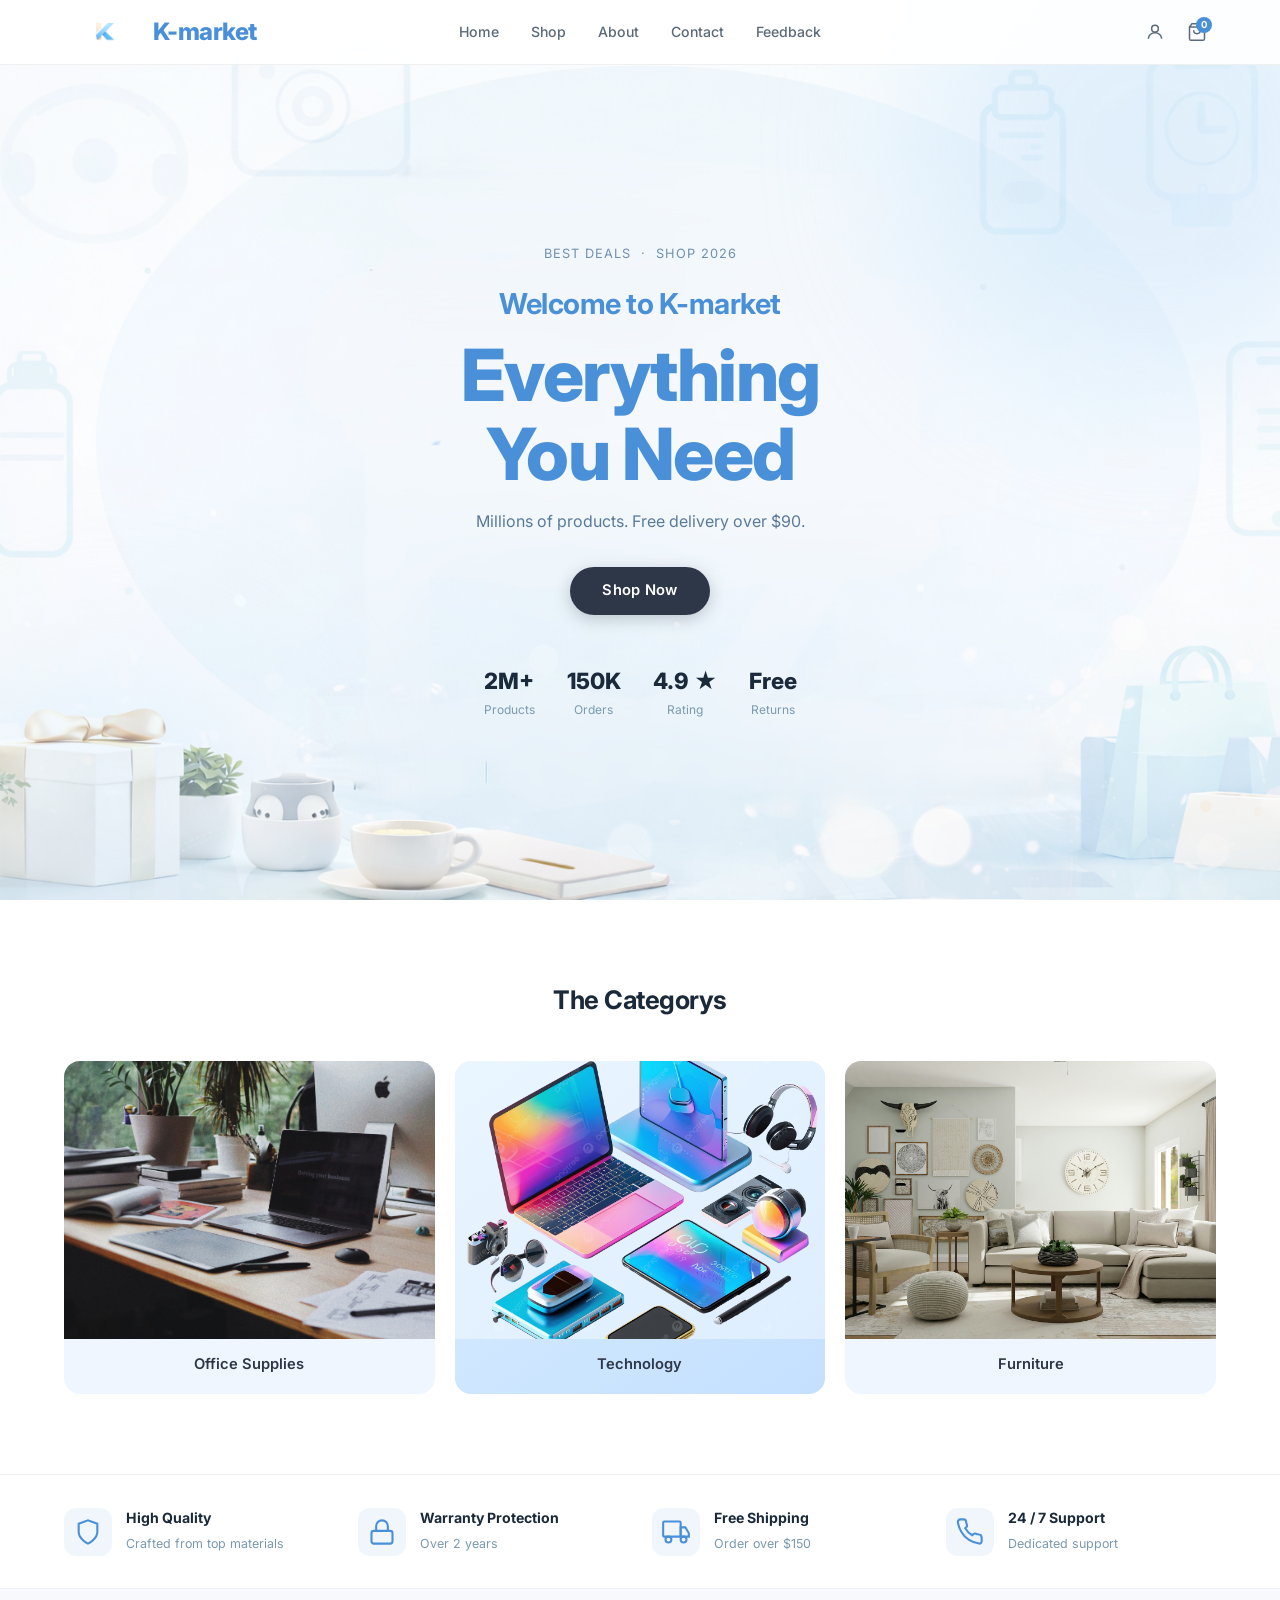
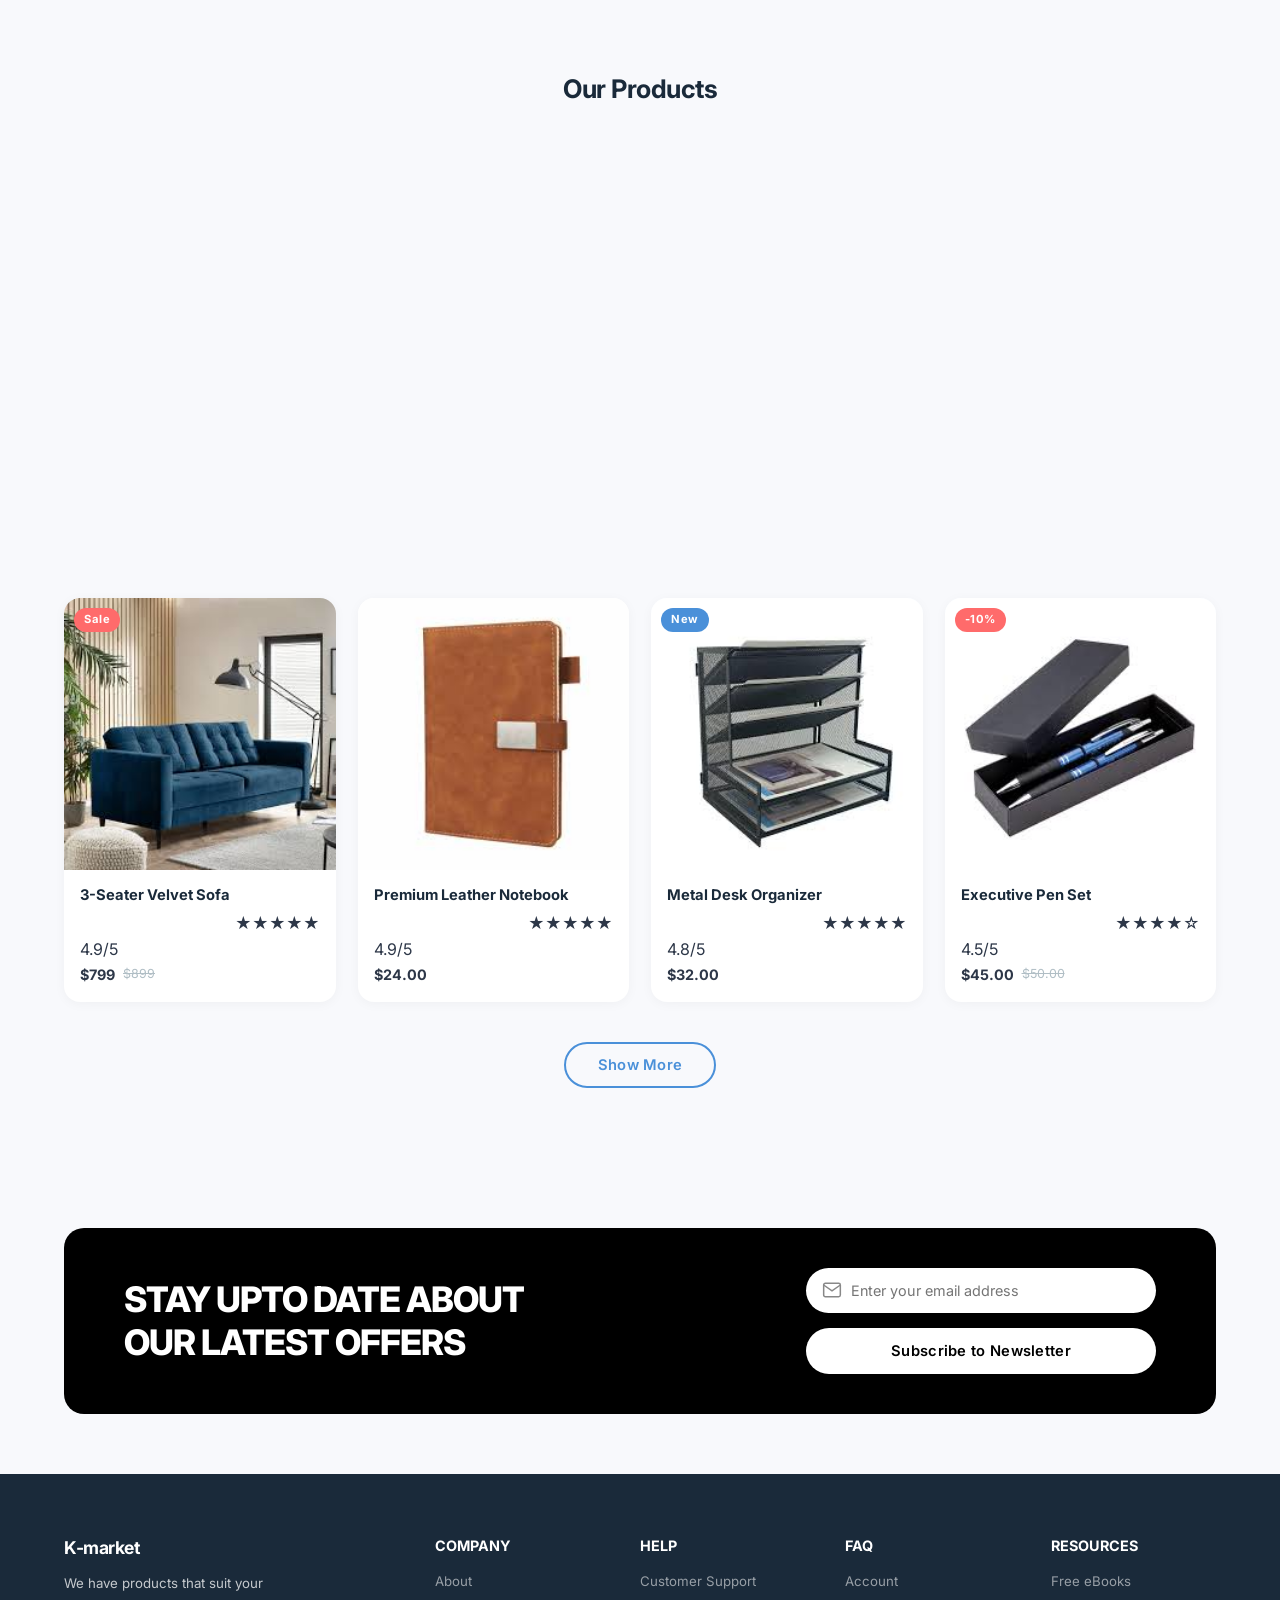
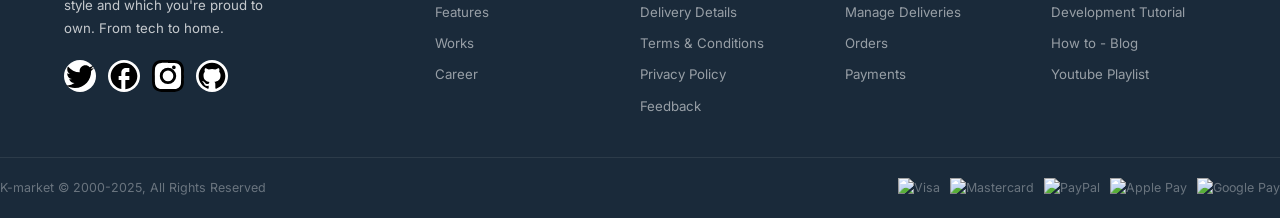
==== index.html @ 8ea0e16f "Add files via upload" ====
<!DOCTYPE html>
<html lang="en">

<head>
  <meta charset="UTF-8" />
  <meta name="viewport" content="width=device-width, initial-scale=1.0" />
  <title>K-market – Everything You Need</title>
  <meta name="description"
    content="K-market: Millions of products with free delivery over $90. Shop office supplies, technology, furniture and more." />
  <link rel="preconnect" href="https://fonts.googleapis.com" />
  <link rel="preconnect" href="https://fonts.gstatic.com" crossorigin />
  <link href="https://fonts.googleapis.com/css2?family=Inter:wght@400;500;600;700;800&display=swap" rel="stylesheet" />
  <link rel="stylesheet" href="styles.css" />
</head>

<body>

  <!-- ═══════════════════════════════ NAVBAR ═══════════════════════════════ -->
  <header class="navbar" id="navbar">
    <div class="container nav-inner">
      <a href="index.html" class="logo" id="logo">
        <img src="logo.png" alt="K-market" class="logo-img" />
        <span class="logo-text">K-market</span>
      </a>

      <nav class="nav-links" id="nav-links">
        <a href="#" class="nav-link active">Home</a>
        <a href="#products" class="nav-link">Shop</a>
        <a href="about.html" class="nav-link">About</a>
        <a href="contact.html" class="nav-link">Contact</a>
        <a href="feedback.html" class="nav-link">Feedback</a>
      </nav>

      <div class="nav-actions">
        <a href="login.html" class="nav-icon-btn" id="btn-user" aria-label="Account">
          <svg width="20" height="20" viewBox="0 0 24 24" fill="none" stroke="currentColor" stroke-width="1.8">
            <circle cx="12" cy="8" r="4" />
            <path d="M4 20c0-4 3.6-7 8-7s8 3 8 7" />
          </svg>
        </a>

        <button class="nav-icon-btn cart-btn" id="btn-cart" aria-label="Cart">
          <svg width="20" height="20" viewBox="0 0 24 24" fill="none" stroke="currentColor" stroke-width="1.8">
            <path d="M6 2 3 6v14a2 2 0 0 0 2 2h14a2 2 0 0 0 2-2V6l-3-4z" />
            <line x1="3" y1="6" x2="21" y2="6" />
            <path d="M16 10a4 4 0 0 1-8 0" />
          </svg>
          <span class="cart-badge" id="cart-badge">3</span>
        </button>
        <button class="hamburger" id="hamburger" aria-label="Menu">
          <span></span><span></span><span></span>
        </button>
      </div>
    </div>
  </header>

  <!-- ═══════════════════════════════ HERO ════════════════════════════════ -->
  <section class="hero" id="hero">
    <!-- floating bg blobs -->
    <div class="hero-blob blob-1"></div>
    <div class="hero-blob blob-2"></div>


    <div class="container hero-content">
      <p class="hero-breadcrumb">Best Deals &nbsp;·&nbsp; Shop 2026</p>
      <h1>
        Welcome to K-market
      </h1>
      <h2 class="hero-title">Everything<br />You Need</h2>
      <p class="hero-sub">Millions of products. Free delivery over $90.</p>
      <a href="#products" class="btn btn-primary" id="btn-shop-now">Shop Now</a>

      <div class="hero-stats">
        <div class="stat-item">
          <span class="stat-number">2M+</span>
          <span class="stat-label">Products</span>
        </div>
        <div class="stat-item">
          <span class="stat-number">150K</span>
          <span class="stat-label">Orders</span>
        </div>
        <div class="stat-item">
          <span class="stat-number">4.9 ★</span>
          <span class="stat-label">Rating</span>
        </div>
        <div class="stat-item">
          <span class="stat-number">Free</span>
          <span class="stat-label">Returns</span>
        </div>
      </div>
    </div>
  </section>

  <!-- ════════════════════════ BROWSE CATEGORIES ═══════════════════════════ -->
  <section class="categories section" id="categories">
    <div class="container">
      <h2 class="section-title">The Categorys</h2>

      <div class="category-grid">
        <a href="office-supplies.html" class="category-card" id="cat-office">
          <div class="category-img-wrap">
            <img src="office_sup.jpg" alt="Office Supplies"
              onerror="this.parentElement.classList.add('img-placeholder')" />
          </div>
          <span class="category-name">Office Supplies</span>
        </a>

        <a href="technology.html" class="category-card featured" id="cat-tech">
          <div class="category-img-wrap">
            <img src="Technology.png" alt="Technology" onerror="this.parentElement.classList.add('img-placeholder')" />
          </div>
          <span class="category-name">Technology</span>
        </a>

        <a href="furniture.html" class="category-card" id="cat-furniture">
          <div class="category-img-wrap">
            <img src="furn.jpg" alt="Furniture" onerror="this.parentElement.classList.add('img-placeholder')" />
          </div>
          <span class="category-name">Furniture</span>
        </a>
      </div>
    </div>
  </section>

  <!-- ═══════════════════════════ FEATURES BAR ════════════════════════════ -->
  <div class="features-bar">
    <div class="container features-inner">
      <div class="feature-item">
        <div class="feature-icon">
          <svg width="28" height="28" viewBox="0 0 24 24" fill="none" stroke="#4A90D9" stroke-width="1.8">
            <path d="M12 22s8-4 8-10V5l-8-3-8 3v7c0 6 8 10 8 10z" />
          </svg>
        </div>
        <div class="feature-text">
          <strong>High Quality</strong>
          <span>Crafted from top materials</span>
        </div>
      </div>
      <div class="feature-item">
        <div class="feature-icon">
          <svg width="28" height="28" viewBox="0 0 24 24" fill="none" stroke="#4A90D9" stroke-width="1.8">
            <rect x="3" y="11" width="18" height="11" rx="2" />
            <path d="M7 11V7a5 5 0 0 1 10 0v4" />
          </svg>
        </div>
        <div class="feature-text">
          <strong>Warranty Protection</strong>
          <span>Over 2 years</span>
        </div>
      </div>
      <div class="feature-item">
        <div class="feature-icon">
          <svg width="28" height="28" viewBox="0 0 24 24" fill="none" stroke="#4A90D9" stroke-width="1.8">
            <rect x="1" y="3" width="15" height="13" rx="1" />
            <path d="M16 8h4l3 5v3h-7V8z" />
            <circle cx="5.5" cy="18.5" r="2.5" />
            <circle cx="18.5" cy="18.5" r="2.5" />
          </svg>
        </div>
        <div class="feature-text">
          <strong>Free Shipping</strong>
          <span>Order over $150</span>
        </div>
      </div>
      <div class="feature-item">
        <div class="feature-icon">
          <svg width="28" height="28" viewBox="0 0 24 24" fill="none" stroke="#4A90D9" stroke-width="1.8">
            <path
              d="M22 16.92v3a2 2 0 0 1-2.18 2 19.79 19.79 0 0 1-8.63-3.07A19.5 19.5 0 0 1 4.69 12 19.79 19.79 0 0 1 1.61 3.4 2 2 0 0 1 3.6 1.21h3a2 2 0 0 1 2 1.72c.127.96.361 1.903.7 2.81a2 2 0 0 1-.45 2.11L7.91 8.79a16 16 0 0 0 6 6l.91-.91a2 2 0 0 1 2.11-.45c.907.339 1.85.573 2.81.7A2 2 0 0 1 21.73 16z" />
          </svg>
        </div>
        <div class="feature-text">
          <strong>24 / 7 Support</strong>
          <span>Dedicated support</span>
        </div>
      </div>
    </div>
  </div>

  <!-- ════════════════════════════ OUR PRODUCTS ════════════════════════════ -->
  <section class="products section" id="products">
    <div class="container">
      <h2 class="section-title">Our Products</h2>

      <div class="products-grid" id="products-grid">

        <!-- Product cards from various categories -->
        <div class="product-card" data-category="laptops" data-color="space-gray" data-style="pro" data-price="1299">
          <div class="product-img-wrap">
            <img src="tec-pic/Pro Laptop 14.jfif" alt="Pro Laptop"
              onerror="this.parentElement.classList.add('img-placeholder')" />
            <button class="add-to-cart-btn" aria-label="Add to Cart">Add to Cart</button>
          </div>
          <div class="product-info">
            <h3 class="product-name">Pro Laptop 14"</h3>
            <div class="product-rating">
              <span class="stars">★★★★★</span>
              <span class="rating-val">4.9/5</span>
            </div>
            <div class="product-price">
              <span class="price-current">$1299</span>
            </div>
          </div>
        </div>

        <div class="product-card" data-category="audio" data-color="white" data-style="wireless" data-price="199">
          <div class="product-img-wrap">
            <span class="badge badge-sale">-20%</span>
            <img src="tec-pic/tec8.png" alt="Wireless Earbuds"
              onerror="this.parentElement.classList.add('img-placeholder')" />
            <button class="add-to-cart-btn" aria-label="Add to Cart">Add to Cart</button>
          </div>
          <div class="product-info">
            <h3 class="product-name">Wireless Noise-Canceling Earbuds</h3>
            <div class="product-rating">
              <span class="stars">★★★★☆</span>
              <span class="rating-val">4.7/5</span>
            </div>
            <div class="product-price">
              <span class="price-current">$199</span>
              <span class="price-old">$249</span>
            </div>
          </div>
        </div>

        <div class="product-card" data-category="tables" data-color="brown" data-style="rustic" data-price="599">
          <div class="product-img-wrap">
            <span class="badge badge-sale">-15%</span>
            <img src="fur-pic/Solid Wood Dining Table.jfif" alt="Dining Table"
              onerror="this.parentElement.classList.add('img-placeholder')" />
            <button class="add-to-cart-btn" aria-label="Add to Cart">Add to Cart</button>
          </div>
          <div class="product-info">
            <h3 class="product-name">Solid Wood Dining Table</h3>
            <div class="product-rating">
              <span class="stars">★★★★★</span>
              <span class="rating-val">4.8/5</span>
            </div>
            <div class="product-price">
              <span class="price-current">$599</span>
              <span class="price-old">$699</span>
            </div>
          </div>
        </div>

        <div class="product-card" data-category="beds" data-color="beige" data-style="modern" data-price="450">
          <div class="product-img-wrap">
            <span class="badge badge-new">New</span>
            <img src="fur-pic/Modern Platform Bed Frame.webp" alt="Bed Frame"
              onerror="this.parentElement.classList.add('img-placeholder')" />
            <button class="add-to-cart-btn" aria-label="Add to Cart">Add to Cart</button>
          </div>
          <div class="product-info">
            <h3 class="product-name">Modern Platform Bed Frame</h3>
            <div class="product-rating">
              <span class="stars">★★★★☆</span>
              <span class="rating-val">4.5/5</span>
            </div>
            <div class="product-price">
              <span class="price-current">$450</span>
            </div>
          </div>
        </div>

        <div class="product-card" data-category="chairs" data-color="blue" data-style="vintage" data-price="799">
          <div class="product-img-wrap">
            <span class="badge badge-sale">Sale</span>
            <img src="fur-pic/3-Seater Velvet Sofa.jfif" alt="Sofa"
              onerror="this.parentElement.classList.add('img-placeholder')" />
            <button class="add-to-cart-btn" aria-label="Add to Cart">Add to Cart</button>
          </div>
          <div class="product-info">
            <h3 class="product-name">3-Seater Velvet Sofa</h3>
            <div class="product-rating">
              <span class="stars">★★★★★</span>
              <span class="rating-val">4.9/5</span>
            </div>
            <div class="product-price">
              <span class="price-current">$799</span>
              <span class="price-old">$899</span>
            </div>
          </div>
        </div>

        <div class="product-card" data-category="notebooks" data-color="black" data-style="executive" data-price="24">
          <div class="product-img-wrap">
            <img src="office-pic/Premium Leather Notebook.jfif" alt="Premium Leather Notebook"
              onerror="this.parentElement.classList.add('img-placeholder')" />
            <button class="add-to-cart-btn" aria-label="Add to Cart">Add to Cart</button>
          </div>
          <div class="product-info">
            <h3 class="product-name">Premium Leather Notebook</h3>
            <div class="product-rating">
              <span class="stars">★★★★★</span>
              <span class="rating-val">4.9/5</span>
            </div>
            <div class="product-price">
              <span class="price-current">$24.00</span>
            </div>
          </div>
        </div>

        <div class="product-card" data-category="organizers" data-color="black" data-style="minimalist" data-price="32">
          <div class="product-img-wrap">
            <span class="badge badge-new">New</span>
            <img src="office-pic/Metal Desk Organizer.jfif" alt="Metal Desk Organizer"
              onerror="this.parentElement.classList.add('img-placeholder')" />
            <button class="add-to-cart-btn" aria-label="Add to Cart">Add to Cart</button>
          </div>
          <div class="product-info">
            <h3 class="product-name">Metal Desk Organizer</h3>
            <div class="product-rating">
              <span class="stars">★★★★★</span>
              <span class="rating-val">4.8/5</span>
            </div>
            <div class="product-price">
              <span class="price-current">$32.00</span>
            </div>
          </div>
        </div>

        <div class="product-card" data-category="pens" data-color="black" data-style="executive" data-price="45">
          <div class="product-img-wrap">
            <span class="badge badge-sale">-10%</span>
            <img src="office-pic/Executive Pen Set.jfif" alt="Executive Pen Set"
              onerror="this.parentElement.classList.add('img-placeholder')" />
            <button class="add-to-cart-btn" aria-label="Add to Cart">Add to Cart</button>
          </div>
          <div class="product-info">
            <h3 class="product-name">Executive Pen Set</h3>
            <div class="product-rating">
              <span class="stars">★★★★☆</span>
              <span class="rating-val">4.5/5</span>
            </div>
            <div class="product-price">
              <span class="price-current">$45.00</span>
              <span class="price-old">$50.00</span>
            </div>
          </div>
        </div>

      </div>

      <div class="show-more-wrap">
        <button class="btn btn-outline" id="btn-show-more">Show More</button>
      </div>
    </div>
  </section>

  <!-- ═════════════════════════════ NEWSLETTER ══════════════════════════════ -->
  <div class="newsletter-section">
    <div class="container newsletter-inner">
      <h2 class="newsletter-title">STAY UPTO DATE ABOUT<br />OUR LATEST OFFERS</h2>
      <form class="newsletter-form" onsubmit="event.preventDefault()">
        <div class="input-wrap">
          <svg width="20" height="20" viewBox="0 0 24 24" fill="none" stroke="currentColor" stroke-width="1.8">
            <path d="M4 4h16c1.1 0 2 .9 2 2v12c0 1.1-.9 2-2 2H4c-1.1 0-2-.9-2-2V6c0-1.1.9-2 2-2z" />
            <polyline points="22,6 12,13 2,6" />
          </svg>
          <input type="email" placeholder="Enter your email address" required />
        </div>
        <button type="submit" class="btn btn-subscribe">Subscribe to Newsletter</button>
      </form>
    </div>
  </div>

  <!-- ═══════════════════════════════ FOOTER ═══════════════════════════════ -->
  <footer class="footer" id="contact">
    <div class="container footer-inner">
      <div class="footer-brand">
        <span class="logo-text">K-market</span>
        <p>We have products that suit your style and which you're proud to own. From tech to home.</p>
        <div class="social-icons">
          <a href="#" aria-label="Twitter"><svg viewBox="0 0 24 24" fill="currentColor">
              <path
                d="M22.46 6c-.77.35-1.6.58-2.46.69.88-.53 1.56-1.37 1.88-2.38-.83.5-1.75.85-2.72 1.05C18.37 4.5 17.26 4 16 4c-2.35 0-4.27 1.92-4.27 4.29 0 .34.04.67.11.98C8.28 9.09 5.11 7.38 3 4.79c-.37.63-.58 1.37-.58 2.15 0 1.49.75 2.81 1.91 3.56-.71 0-1.37-.2-1.95-.5v.05c0 2.08 1.48 3.82 3.44 4.21a4.22 4.22 0 0 1-1.93.07 4.28 4.28 0 0 0 4 2.98 8.521 8.521 0 0 1-5.33 1.84c-.34 0-.68-.02-1.02-.06C3.44 20.29 5.7 21 8.12 21 16 21 20.33 14.46 20.33 8.79c0-.19 0-.37-.01-.56.84-.6 1.56-1.36 2.14-2.23z" />
            </svg></a>
          <a href="#" aria-label="Facebook"><svg viewBox="0 0 24 24" fill="currentColor">
              <path
                d="M22 12c0-5.52-4.48-10-10-10S2 6.48 2 12c0 4.84 3.44 8.87 8 9.8V15H8v-3h2V9.5C10 7.57 11.57 6 13.5 6H16v3h-2c-.55 0-1 .45-1 1v2h3v3h-3v6.95c5.05-.5 9-4.76 9-9.95z" />
            </svg></a>
          <a href="#" aria-label="Instagram"><svg viewBox="0 0 24 24" fill="currentColor">
              <path
                d="M12 2.16c3.2 0 3.58.01 4.85.07 3.25.15 4.77 1.69 4.92 4.92.06 1.27.07 1.65.07 4.85s-.01 3.58-.07 4.85c-.15 3.23-1.66 4.77-4.92 4.92-1.27.06-1.64.07-4.85.07s-3.58-.01-4.85-.07c-3.26-.15-4.77-1.7-4.92-4.92-.06-1.27-.07-1.64-.07-4.85s.01-3.58.07-4.85C2.38 3.86 3.93 2.31 7.15 2.16c1.27-.06 1.65-.07 4.85-.07m0-2.16C8.74 0 8.33.01 7.05.07c-4.26.19-6.78 2.71-6.97 6.98C0 8.33 0 8.74 0 12s.01 3.67.07 4.95c.19 4.27 2.71 6.79 6.98 6.98C8.33 23.99 8.74 24 12 24s3.67-.01 4.95-.07c4.27-.19 6.79-2.71 6.98-6.98C23.99 15.67 24 15.26 24 12s-.01-3.67-.07-4.95c-.19-4.26-2.71-6.78-6.98-6.97C15.67.01 15.26 0 12 0zm0 5.84A6.16 6.16 0 1 0 18.16 12 6.16 6.16 0 0 0 12 5.84zm0 10.16A4 4 0 1 1 16 12a4 4 0 0 1-4 4zm5.8-10.4a1.4 1.4 0 1 1-2.8 0 1.4 1.4 0 0 1 2.8 0z" />
            </svg></a>
          <a href="#" aria-label="GitHub"><svg viewBox="0 0 24 24" fill="currentColor">
              <path
                d="M12 2C6.48 2 2 6.48 2 12c0 4.42 2.87 8.17 6.84 9.49.5.09.68-.22.68-.48v-1.71c-2.78.61-3.37-1.34-3.37-1.34-.45-1.15-1.11-1.46-1.11-1.46-.91-.62.07-.61.07-.61 1 .07 1.53 1.03 1.53 1.03.89 1.52 2.34 1.08 2.91.83.09-.65.35-1.09.63-1.34-2.22-.25-4.55-1.11-4.55-4.94 0-1.09.39-1.98 1.03-2.68-.1-.25-.45-1.27.1-2.64 0 0 .84-.27 2.75 1.02a9.58 9.58 0 0 1 5 0c1.91-1.29 2.75-1.02 2.75-1.02.55 1.37.2 2.39.1 2.64.64.7 1.03 1.59 1.03 2.68 0 3.84-2.34 4.68-4.57 4.93.36.31.68.92.68 1.85v2.75c0 .26.18.58.69.48C19.13 20.17 22 16.42 22 12c0-5.52-4.48-10-10-10z" />
            </svg></a>
        </div>
      </div>
      <div class="footer-links">
        <h4>COMPANY</h4>
        <a href="about.html">About</a>
        <a href="#">Features</a>
        <a href="#">Works</a>
        <a href="#">Career</a>
      </div>
      <div class="footer-links">
        <h4>HELP</h4>
        <a href="#">Customer Support</a>
        <a href="#">Delivery Details</a>
        <a href="#">Terms & Conditions</a>
        <a href="#">Privacy Policy</a>
        <a href="feedback.html">Feedback</a>
      </div>
      <div class="footer-links">
        <h4>FAQ</h4>
        <a href="#">Account</a>
        <a href="#">Manage Deliveries</a>
        <a href="#">Orders</a>
        <a href="#">Payments</a>
      </div>
      <div class="footer-links" id="about">
        <h4>RESOURCES</h4>
        <a href="#">Free eBooks</a>
        <a href="#">Development Tutorial</a>
        <a href="#">How to - Blog</a>
        <a href="#">Youtube Playlist</a>
      </div>
    </div>
    <div class="footer-bottom">
      <p>K-market © 2000-2025, All Rights Reserved</p>
      <div class="payment-icons">
        <img src="https://upload.wikimedia.org/wikipedia/commons/4/41/Visa_Logo.png" alt="Visa" height="20">
        <img src="https://upload.wikimedia.org/wikipedia/commons/2/2a/Mastercard-logo.svg" alt="Mastercard" height="20">
        <img src="https://upload.wikimedia.org/wikipedia/commons/b/b5/PayPal.svg" alt="PayPal" height="20">
        <img src="https://upload.wikimedia.org/wikipedia/commons/f/fa/Apple_logo_black.svg" alt="Apple Pay" height="20">
        <img src="https://upload.wikimedia.org/wikipedia/commons/f/f2/Google_Pay_Logo.svg" alt="Google Pay" height="20">
      </div>
    </div>
  </footer>

  <script src="script.js"></script>
</body>

</html>
---- styles.css ----
/* ═══════════════════════════════════════════════════════════════
   K-market – styles.css
   ═══════════════════════════════════════════════════════════════ */

/* ── Reset & Base ── */
*,
*::before,
*::after {
  box-sizing: border-box;
  margin: 0;
  padding: 0;
}

html {
  scroll-behavior: smooth;
}

body {
  font-family: 'Inter', sans-serif;
  background: #f8f9fc;
  color: #2d3748;
  line-height: 1.6;
  overflow-x: hidden;
}

a {
  text-decoration: none;
  color: inherit;
}

img {
  display: block;
  max-width: 100%;
}

button {
  cursor: pointer;
  border: none;
  background: none;
  font-family: inherit;
}

/* ── Layout ── */
.container {
  width: min(1200px, 90%);
  margin-inline: auto;
}

.section {
  padding: 80px 0;
}

/* ─────────────────────────────────────────────────────────────
   ANNOUNCEMENT BAR
───────────────────────────────────────────────────────────── */
.announcement-bar {
  background: #000;
  color: #fff;
  font-size: 0.85rem;
  padding: 8px 0;
  text-align: center;
  position: relative;
  z-index: 1000;
}

.announcement-bar a {
  text-decoration: underline;
  font-weight: 600;
  margin-left: 5px;
}

.announcement-inner {
  display: flex;
  justify-content: center;
  align-items: center;
  position: relative;
}

.announcement-close {
  position: absolute;
  right: 0;
  color: #fff;
  opacity: 0.8;
}

.announcement-close:hover {
  opacity: 1;
}

/* ─────────────────────────────────────────────────────────────
   NAVBAR
───────────────────────────────────────────────────────────── */
.navbar {
  position: fixed;
  top: 0;
  left: 0;
  right: 0;
  z-index: 900;
  background: rgba(255, 255, 255, 0.92);
  backdrop-filter: blur(12px);
  -webkit-backdrop-filter: blur(12px);
  border-bottom: 1px solid rgba(0, 0, 0, 0.06);
  transition: box-shadow 0.3s;
}

.navbar.scrolled {
  box-shadow: 0 4px 24px rgba(74, 144, 217, 0.08);
}

.nav-inner {
  display: grid;
  grid-template-columns: 1fr auto 1fr;
  align-items: center;
  height: 64px;
}

/* Logo */
.logo {
  font-weight: 700;
  font-size: 1.15rem;
  color: #4A90D9;
  display: flex;
  align-items: center;
  gap: 6px;
  letter-spacing: -0.3px;
  justify-self: start;
}

.logo-icon {
  font-size: 1.1rem;
}


.logo-img {
  height: 55px; /* Increased size */
  width: auto;
  object-fit: contain;
  display: block;
}

.logo-text {
  font-size: 1.5rem; /* Slightly larger text */
  font-weight: 800;
  color: #4A90D9; /* Primary blue color */
  letter-spacing: -0.5px;
}

/* Nav links */
.nav-links {
  display: flex;
  gap: 0.25rem;
  justify-self: center;
}

.nav-link {
  padding: 6px 14px;
  border-radius: 8px;
  font-size: 0.88rem;
  font-weight: 500;
  color: #5a6a7a;
  transition: color 0.2s, background 0.2s;
}

.nav-link:hover,
.nav-link.active {
  color: #4A90D9;
  background: rgba(74, 144, 217, 0.08);
}

/* Nav actions */
.nav-actions {
  display: flex;
  align-items: center;
  gap: 4px;
  justify-self: end;
}

.nav-icon-btn {
  width: 38px;
  height: 38px;
  border-radius: 10px;
  display: flex;
  align-items: center;
  justify-content: center;
  color: #5a6a7a;
  transition: background 0.2s, color 0.2s;
  position: relative;
}

.nav-icon-btn:hover {
  background: rgba(74, 144, 217, 0.1);
  color: #4A90D9;
}

.cart-badge {
  position: absolute;
  top: 4px;
  right: 4px;
  background: #4A90D9;
  color: #fff;
  font-size: 0.6rem;
  font-weight: 700;
  width: 16px;
  height: 16px;
  border-radius: 50%;
  display: flex;
  align-items: center;
  justify-content: center;
  line-height: 1;
}

/* Hamburger */
.hamburger {
  display: none;
  flex-direction: column;
  gap: 5px;
  padding: 6px;
}

.hamburger span {
  display: block;
  width: 22px;
  height: 2px;
  background: #5a6a7a;
  border-radius: 2px;
  transition: all 0.3s;
}

/* ─────────────────────────────────────────────────────────────
   BUTTONS
───────────────────────────────────────────────────────────── */
.btn {
  display: inline-flex;
  align-items: center;
  justify-content: center;
  padding: 12px 32px;
  border-radius: 30px;
  font-weight: 600;
  font-size: 0.92rem;
  transition: all 0.25s;
  letter-spacing: 0.3px;
}

.btn-primary {
  background: #2d3748;
  color: #fff;
  box-shadow: 0 4px 16px rgba(45, 55, 72, 0.25);
}

.btn-primary:hover {
  background: #4A90D9;
  box-shadow: 0 8px 24px rgba(74, 144, 217, 0.35);
  transform: translateY(-2px);
}

.btn-outline {
  background: transparent;
  border: 2px solid #4A90D9;
  color: #4A90D9;
}

.btn-outline:hover {
  background: #4A90D9;
  color: #fff;
  transform: translateY(-2px);
  box-shadow: 0 8px 24px rgba(74, 144, 217, 0.25);
}

/* ─────────────────────────────────────────────────────────────
   HERO
───────────────────────────────────────────────────────────── */
.hero {
  position: relative;
  min-height: 100vh;
  display: flex;
  align-items: center;
  overflow: hidden;
  background: url('backg.png') center/cover no-repeat;
  padding-top: 64px;
}

/* Decorative blobs */
.hero-blob {
  position: absolute;
  border-radius: 50%;
  filter: blur(70px);
  opacity: 0.35;
  pointer-events: none;
}

.blob-1 {
  width: 500px;
  height: 500px;
  background: radial-gradient(circle, #a8d4f5, #d0e9ff);
  top: -100px;
  right: -120px;
}

.blob-2 {
  width: 350px;
  height: 350px;
  background: radial-gradient(circle, #c8e6ff, #e8f4ff);
  bottom: -80px;
  left: -60px;
}

/* Hero background product images */
.hero-bg-img {
  position: absolute;
  top: 50%;
  transform: translateY(-50%);
  max-height: 70%;
  pointer-events: none;
  z-index: 0;
  opacity: 0.85;
}

.hero-bg-left {
  left: 0;
}

.hero-bg-right {
  right: 0;
}

.hero-content {
  position: relative;
  z-index: 1;
  text-align: center;
  max-width: 600px;
  margin-inline: auto;
  padding: 60px 0;
  animation: fadeUp 0.7s ease both;
}

@keyframes fadeUp {
  from {
    opacity: 0;
    transform: translateY(30px);
  }

  to {
    opacity: 1;
    transform: translateY(0);
  }
}

.hero-breadcrumb {
  font-size: 0.8rem;
  color: #7090b0;
  letter-spacing: 1px;
  margin-bottom: 16px;
  text-transform: uppercase;
}

.hero-content h1 {
  font-size: 1.8rem;
  font-weight: 700;
  color: #4A90D9;
  margin-bottom: 8px;
  letter-spacing: -0.5px;
}

.hero-title {
  font-size: clamp(2.8rem, 6vw, 4.5rem);
  font-weight: 800;
  line-height: 1.1;
  color: #4A90D9;
  margin-bottom: 16px;
  letter-spacing: -1.5px;
}

.hero-sub {
  font-size: 1rem;
  color: #5a7a9a;
  margin-bottom: 32px;
}

/* Stats */
.hero-stats {
  display: flex;
  gap: 2rem;
  justify-content: center;
  margin-top: 48px;
  flex-wrap: wrap;
}

.stat-item {
  display: flex;
  flex-direction: column;
  align-items: center;
}

.stat-number {
  font-size: 1.4rem;
  font-weight: 800;
  color: #1a2a3a;
}

.stat-label {
  font-size: 0.75rem;
  color: #7a9ab0;
  margin-top: 2px;
}

/* ─────────────────────────────────────────────────────────────
   SECTION TITLE
───────────────────────────────────────────────────────────── */
.section-title {
  font-size: 1.6rem;
  font-weight: 700;
  text-align: center;
  color: #1a2a3a;
  margin-bottom: 40px;
  letter-spacing: -0.5px;
}

/* ─────────────────────────────────────────────────────────────
   CATEGORIES
───────────────────────────────────────────────────────────── */
.categories {
  background: #fff;
}

.category-grid {
  display: grid;
  grid-template-columns: repeat(3, 1fr);
  gap: 20px;
}

.category-card {
  display: flex;
  flex-direction: column;
  align-items: center;
  border-radius: 16px;
  overflow: hidden;
  background: #f0f6ff;
  transition: transform 0.3s, box-shadow 0.3s;
  padding-bottom: 18px;
  cursor: pointer;
}

.category-card:hover {
  transform: translateY(-6px);
  box-shadow: 0 16px 40px rgba(74, 144, 217, 0.15);
}

.category-card.featured {
  background: linear-gradient(145deg, #dbeeff, #c4e0ff);
}

.category-img-wrap {
  width: 100%;
  aspect-ratio: 4/3;
  overflow: hidden;
  display: flex;
  align-items: center;
  justify-content: center;
  background: rgba(255, 255, 255, 0.4);
}

.category-img-wrap img {
  width: 100%;
  height: 100%;
  object-fit: cover;
  transition: transform 0.4s;
}

.category-card:hover .category-img-wrap img {
  transform: scale(1.06);
}

/* placeholder when image missing */
.category-img-wrap.img-placeholder {
  background: linear-gradient(135deg, #d0e8ff, #b8d8f8);
  position: relative;
}

.category-img-wrap.img-placeholder::after {
  content: '📷';
  font-size: 2.5rem;
  position: absolute;
  opacity: 0.4;
}

.category-name {
  font-size: 0.92rem;
  font-weight: 600;
  color: #2d3748;
  margin-top: 14px;
}

/* ─────────────────────────────────────────────────────────────
   FEATURES BAR
───────────────────────────────────────────────────────────── */
.features-bar {
  background: #fff;
  border-top: 1px solid #eef2f8;
  border-bottom: 1px solid #eef2f8;
  padding: 32px 0;
}

.features-inner {
  display: grid;
  grid-template-columns: repeat(4, 1fr);
  gap: 24px;
}

.feature-item {
  display: flex;
  align-items: center;
  gap: 14px;
}

.feature-icon {
  width: 48px;
  height: 48px;
  background: rgba(74, 144, 217, 0.08);
  border-radius: 12px;
  display: flex;
  align-items: center;
  justify-content: center;
  flex-shrink: 0;
}

.feature-text strong {
  display: block;
  font-size: 0.88rem;
  color: #1a2a3a;
  font-weight: 700;
}

.feature-text span {
  font-size: 0.78rem;
  color: #7a9ab0;
}

/* ─────────────────────────────────────────────────────────────
   PRODUCTS
───────────────────────────────────────────────────────────── */
.products {
  background: #f8f9fc;
}

.products-grid {
  display: grid;
  grid-template-columns: repeat(4, 1fr);
  gap: 22px;
}

/* Product Card */
.product-card {
  background: #fff;
  border-radius: 16px;
  overflow: hidden;
  transition: transform 0.3s, box-shadow 0.3s;
  box-shadow: 0 2px 12px rgba(0, 0, 0, 0.04);
}

.product-card:hover {
  transform: translateY(-6px);
  box-shadow: 0 16px 40px rgba(74, 144, 217, 0.12);
}

.product-img-wrap {
  position: relative;
  aspect-ratio: 1;
  overflow: hidden;
  background: #f0f6ff;
  display: flex;
  align-items: center;
  justify-content: center;
}

.product-img-wrap img {
  width: 100%;
  height: 100%;
  object-fit: cover;
  transition: transform 0.4s;
}

.product-card:hover .product-img-wrap img {
  transform: scale(1.05);
}

/* placeholder when image missing */
.product-img-wrap.img-placeholder {
  background: linear-gradient(135deg, #e8f3ff, #d0e8ff);
}

.product-img-wrap.img-placeholder::after {
  content: '📷';
  font-size: 2rem;
  opacity: 0.35;
  position: absolute;
}

/* Badge */
.badge {
  position: absolute;
  top: 10px;
  left: 10px;
  z-index: 2;
  font-size: 0.7rem;
  font-weight: 700;
  padding: 3px 10px;
  border-radius: 20px;
  letter-spacing: 0.5px;
}

.badge-sale {
  background: #ff6b6b;
  color: #fff;
}

.badge-new {
  background: #4A90D9;
  color: #fff;
}

/* Quick view */
.add-to-cart-btn {
  position: absolute;
  bottom: -40px;
  left: 50%;
  transform: translateX(-50%);
  background: rgba(45, 55, 72, 0.9);
  color: #fff;
  font-size: 0.78rem;
  font-weight: 600;
  padding: 8px 20px;
  border-radius: 20px;
  white-space: nowrap;
  transition: bottom 0.3s;
}

.product-card:hover .add-to-cart-btn {
  bottom: 12px;
}

/* Product Info */
.product-info {
  padding: 14px 16px 16px;
}

.product-name {
  font-size: 0.92rem;
  font-weight: 700;
  color: #1a2a3a;
  margin-bottom: 4px;
}

.product-desc {
  font-size: 0.76rem;
  color: #8a9ab0;
  margin-bottom: 10px;
}

.product-price {
  display: flex;
  align-items: center;
  gap: 8px;
}

.price-current {
  font-size: 0.9rem;
  font-weight: 700;
  color: #2d3748;
}

.price-old {
  font-size: 0.78rem;
  color: #b0bec5;
  text-decoration: line-through;
}

/* Show more */
.show-more-wrap {
  display: flex;
  justify-content: center;
  margin-top: 40px;
}

/* ─────────────────────────────────────────────────────────────
   NEWSLETTER
───────────────────────────────────────────────────────────── */
.newsletter-section {
  padding: 60px 0;
  background: #f8f9fc;
}

.newsletter-inner {
  background: #000;
  border-radius: 20px;
  padding: 40px 60px;
  display: flex;
  align-items: center;
  justify-content: space-between;
  gap: 40px;
  flex-wrap: wrap;
}

.newsletter-title {
  color: #fff;
  font-size: 2.2rem;
  font-weight: 800;
  line-height: 1.2;
  letter-spacing: -1px;
}

.newsletter-form {
  display: flex;
  flex-direction: column;
  gap: 15px;
  width: 100%;
  max-width: 350px;
}

.input-wrap {
  position: relative;
  display: flex;
  align-items: center;
}

.input-wrap svg {
  position: absolute;
  left: 16px;
  color: #888;
}

.newsletter-form input {
  width: 100%;
  padding: 14px 16px 14px 45px;
  border-radius: 30px;
  border: none;
  font-family: inherit;
  font-size: 0.9rem;
}

.btn-subscribe {
  width: 100%;
  padding: 14px;
  border-radius: 30px;
  border: none;
  background: #fff;
  color: #000;
  font-weight: 600;
  cursor: pointer;
  transition: opacity 0.2s;
}

.btn-subscribe:hover {
  opacity: 0.9;
}

/* ─────────────────────────────────────────────────────────────
   FOOTER
───────────────────────────────────────────────────────────── */
.footer {
  background: #1a2a3a;
  color: rgba(255, 255, 255, 0.75);
}

.footer-inner {
  display: grid;
  grid-template-columns: 2fr 1fr 1fr 1fr 1fr;
  gap: 40px;
  padding: 60px 0 40px;
}

.footer-brand {
  display: flex;
  flex-direction: column;
  gap: 10px;
}

.social-icons {
  display: flex;
  gap: 12px;
  margin-top: 10px;
}

.social-icons a {
  display: flex;
  align-items: center;
  justify-content: center;
  width: 32px;
  height: 32px;
  border-radius: 50%;
  background: #fff;
  color: #000;
  transition: transform 0.2s;
}

.social-icons a:hover {
  transform: translateY(-2px);
}

.footer-brand .logo-text {
  font-size: 1.1rem;
  font-weight: 700;
  color: #fff;
}

.footer-brand p {
  font-size: 0.83rem;
  line-height: 1.7;
  max-width: 220px;
}

.footer-links {
  display: flex;
  flex-direction: column;
  gap: 10px;
}

.footer-links h4 {
  color: #fff;
  font-size: 0.9rem;
  font-weight: 700;
  margin-bottom: 4px;
}

.footer-links a {
  font-size: 0.83rem;
  color: rgba(255, 255, 255, 0.55);
  transition: color 0.2s;
}

.footer-links a:hover {
  color: #4A90D9;
}

.footer-bottom {
  border-top: 1px solid rgba(255, 255, 255, 0.08);
  padding: 20px 0;
  display: flex;
  justify-content: space-between;
  align-items: center;
  font-size: 0.78rem;
  color: rgba(255, 255, 255, 0.35);
  flex-wrap: wrap;
  gap: 15px;
}

.payment-icons {
  display: flex;
  gap: 10px;
  align-items: center;
}

/* ─────────────────────────────────────────────────────────────
   SCROLL REVEAL
───────────────────────────────────────────────────────────── */
.reveal {
  opacity: 0;
  transform: translateY(28px);
  transition: opacity 0.6s ease, transform 0.6s ease;
}

.reveal.visible {
  opacity: 1;
  transform: none;
}

/* ─────────────────────────────────────────────────────────────
   RESPONSIVE
───────────────────────────────────────────────────────────── */
@media (max-width: 1024px) {
  .products-grid {
    grid-template-columns: repeat(3, 1fr);
  }

  .features-inner {
    grid-template-columns: repeat(2, 1fr);
  }

  .footer-inner {
    grid-template-columns: 1fr 1fr;
  }
}

@media (max-width: 768px) {
  .nav-links {
    display: none;
  }

  .hamburger {
    display: flex;
  }

  .hero-bg-img {
    opacity: 0.3;
    max-height: 55%;
  }

  .category-grid {
    grid-template-columns: 1fr 1fr;
  }

  .products-grid {
    grid-template-columns: repeat(2, 1fr);
  }

  .features-inner {
    grid-template-columns: 1fr;
    gap: 16px;
  }

  .footer-inner {
    grid-template-columns: 1fr;
    gap: 28px;
  }
}

@media (max-width: 480px) {
  .hero-title {
    font-size: 2.4rem;
  }

  .category-grid {
    grid-template-columns: 1fr;
  }

  .products-grid {
    grid-template-columns: 1fr 1fr;
    gap: 12px;
  }

  .hero-stats {
    gap: 1.2rem;
  }
}

/* ─────────────────────────────────────────────────────────────
   ABOUT PAGE
───────────────────────────────────────────────────────────── */
.about-page {
  padding-top: 120px;
  padding-bottom: 80px;
  background: #f8f9fc;
}

.about-header {
  text-align: center;
  max-width: 900px;
  margin: 0 auto 60px;
}

.about-subtitle-tag {
  display: inline-block;
  color: #4A90D9;
  font-weight: 700;
  font-size: 0.95rem;
  letter-spacing: 2px;
  text-transform: uppercase;
  margin-bottom: 24px;
}

.about-main-text {
  font-size: clamp(1.4rem, 3vw, 1.8rem);
  font-weight: 500;
  color: #5a6a7a;
  line-height: 1.6;
}

.about-cards-grid {
  display: grid;
  grid-template-columns: repeat(3, 1fr);
  gap: 30px;
  margin-bottom: 60px;
}

.about-card {
  background: #fff;
  border-radius: 16px;
  padding: 40px 30px;
  text-align: center;
  box-shadow: 0 4px 20px rgba(0, 0, 0, 0.03);
  transition: transform 0.3s, box-shadow 0.3s;
  position: relative;
  overflow: hidden;
}

/* Decorative top and bottom bars mimicking the template */
.about-card::before,
.about-card::after {
  content: '';
  position: absolute;
  left: 50%;
  transform: translateX(-50%);
  width: 50%;
  height: 6px;
  background: #eef2f8;
  border-radius: 10px;
  transition: background 0.3s;
}

.about-card::before {
  top: 0;
}

.about-card::after {
  bottom: 0;
}

.about-card:hover {
  transform: translateY(-5px);
  box-shadow: 0 12px 30px rgba(74, 144, 217, 0.08);
}

.about-card:hover::before,
.about-card:hover::after {
  background: #4A90D9;
}

.about-card-icon {
  color: #4A90D9;
  margin-bottom: 24px;
  display: flex;
  justify-content: center;
}

.about-card-icon svg {
  width: 48px;
  height: 48px;
}

.about-card-title {
  font-size: 1.25rem;
  font-weight: 700;
  color: #1a2a3a;
  margin-bottom: 16px;
}

.about-card-desc {
  font-size: 0.95rem;
  color: #5a6a7a;
  line-height: 1.6;
}

.about-card-desc strong {
  color: #2d3748;
}

.about-mission {
  background: #1a2a3a;
  color: #fff;
  padding: 30px 40px;
  border-radius: 16px;
  text-align: center;
  font-size: 1.2rem;
  font-weight: 600;
  line-height: 1.6;
  margin-top: 40px;
  box-shadow: 0 10px 30px rgba(26, 42, 58, 0.15);
  max-width: 900px;
  margin-inline: auto;
}

@media (max-width: 900px) {
  .about-cards-grid {
    grid-template-columns: repeat(2, 1fr);
  }
}

@media (max-width: 600px) {
  .about-cards-grid {
    grid-template-columns: 1fr;
  }
}

/* ─────────────────────────────────────────────────────────────
   CONTACT PAGE
───────────────────────────────────────────────────────────── */
.contact-page {
  padding-top: 120px;
  background: #f8f9fc;
}

.contact-container {
  display: grid;
  grid-template-columns: 1fr 1fr;
  gap: 60px;
  align-items: flex-start;
  max-width: 1000px;
  margin: 0 auto;
}

.contact-left {
  padding-right: 20px;
}

.contact-title {
  font-size: clamp(2.5rem, 4vw, 3.5rem);
  font-weight: 700;
  color: #1a2a3a;
  margin-bottom: 20px;
  letter-spacing: -1px;
}

.contact-desc {
  font-size: 1.1rem;
  color: #5a6a7a;
  line-height: 1.6;
  margin-bottom: 40px;
  max-width: 400px;
}

.contact-details {
  display: flex;
  flex-direction: column;
  gap: 30px;
}

.contact-detail-item {
  display: flex;
  align-items: flex-start;
  gap: 20px;
}

.contact-detail-item svg {
  width: 24px;
  height: 24px;
  color: #4A90D9;
  /* Theme primary blue */
  flex-shrink: 0;
  margin-top: 2px;
}

.contact-detail-item span {
  font-size: 1.05rem;
  color: #2d3748;
  line-height: 1.5;
}

.contact-form {
  display: flex;
  flex-direction: column;
  gap: 20px;
}

.contact-form .form-group input,
.contact-form .form-group textarea {
  width: 100%;
  padding: 16px 20px;
  border-radius: 8px;
  border: 1px solid #eef2f8;
  background: #fff;
  font-family: inherit;
  font-size: 1rem;
  color: #2d3748;
  transition: border-color 0.3s, box-shadow 0.3s;
}

.contact-form .form-group input:focus,
.contact-form .form-group textarea:focus {
  outline: none;
  border-color: #4A90D9;
  box-shadow: 0 0 0 3px rgba(74, 144, 217, 0.1);
}

.contact-form .btn-submit {
  width: 100%;
  padding: 18px;
  border-radius: 8px;
  font-size: 1.1rem;
  font-weight: 600;
  margin-top: 10px;
}

@media (max-width: 768px) {
  .contact-container {
    grid-template-columns: 1fr;
    gap: 50px;
  }

  .contact-left {
    padding-right: 0;
  }
}

/* ─────────────────────────────────────────────────────────────
   AUTHENTICATION PAGES
───────────────────────────────────────────────────────────── */
.auth-page {
  min-height: 100vh;
  display: flex;
  background: #fff;
}

.auth-container {
  display: flex;
  width: 100%;
  max-width: 1440px;
  margin: 0 auto;
}

.auth-left,
.auth-right {
  flex: 1;
  display: flex;
  flex-direction: column;
}

.auth-form-wrap {
  padding: 60px 80px;
  max-width: 650px;
  margin: auto;
  width: 100%;
}

.auth-img-wrap {
  background: #f4f6fa;
  display: flex;
  align-items: center;
  justify-content: center;
  padding: 40px;
  margin: 20px;
  border-radius: 40px;
  height: calc(100vh - 40px);
}

.auth-img-wrap img {
  max-width: 100%;
  max-height: 90%;
  object-fit: contain;
}

.auth-logo {
  display: flex;
  align-items: center;
  gap: 10px;
  font-size: 1.5rem;
  font-weight: 800;
  color: #1a2a3a;
  text-decoration: none;
  margin-bottom: 60px;
}

.auth-logo img {
  height: 40px;
}

.auth-header {
  margin-bottom: 40px;
}

.auth-title {
  font-size: 2.8rem;
  font-weight: 700;
  color: #2d3748;
  margin-bottom: 15px;
}

.auth-subtitle {
  font-size: 1.05rem;
  color: #718096;
}

.auth-form {
  display: flex;
  flex-direction: column;
  gap: 28px;
}

.form-row {
  display: flex;
  gap: 20px;
}

.form-group-outline {
  position: relative;
  width: 100%;
}

.form-group-outline input {
  width: 100%;
  padding: 16px 20px;
  border: 1px solid #cbd5e0;
  border-radius: 8px;
  font-size: 1rem;
  color: #2d3748;
  background: transparent;
  outline: none;
  transition: border-color 0.3s;
}

.form-group-outline input:focus {
  border-color: #5a67d8;
}

.form-group-outline label {
  position: absolute;
  left: 16px;
  top: 0;
  transform: translateY(-50%);
  background: #fff;
  padding: 0 8px;
  font-size: 0.85rem;
  color: #718096;
  pointer-events: none;
  transition: color 0.3s;
}

.form-group-outline input:focus+label {
  color: #5a67d8;
}

/* Hide placeholder visually but keep it for styling logic if needed, 
   though here we use a spacer or just let the label stay up based on 'placeholder=" "' hack */
.form-group-outline input:not(:placeholder-shown)+label {
  color: #4a5568;
}

.password-toggle {
  position: absolute;
  right: 16px;
  top: 50%;
  transform: translateY(-50%);
  background: none;
  border: none;
  cursor: pointer;
  color: #718096;
  display: flex;
  align-items: center;
  justify-content: center;
}

.auth-options {
  display: flex;
  justify-content: space-between;
  align-items: center;
  font-size: 0.95rem;
}

.auth-checkbox {
  display: flex;
  align-items: center;
  gap: 10px;
  color: #4a5568;
  cursor: pointer;
}

.auth-checkbox input {
  width: 18px;
  height: 18px;
  border: 1px solid #cbd5e0;
  border-radius: 4px;
  accent-color: #5a67d8;
  cursor: pointer;
}

.auth-link {
  color: #fc8181;
  text-decoration: none;
  font-weight: 500;
  transition: opacity 0.3s;
}

.auth-link:hover {
  opacity: 0.8;
}

.btn-auth {
  width: 100%;
  padding: 18px;
  background: #5a67d8;
  color: #fff;
  border: none;
  border-radius: 8px;
  font-size: 1.1rem;
  font-weight: 600;
  cursor: pointer;
  transition: background 0.3s;
  margin-top: 10px;
}

.btn-auth:hover {
  background: #4c51bf;
}

.auth-footer {
  margin-top: 30px;
  text-align: center;
  font-size: 0.95rem;
  color: #4a5568;
}

@media (max-width: 992px) {
  .auth-container {
    flex-direction: column;
  }

  .auth-img-col {
    order: -1;
  }

  .auth-img-wrap {
    height: auto;
    min-height: 300px;
    margin: 0;
    border-radius: 0 0 40px 40px;
  }

  .auth-form-wrap {
    padding: 40px 20px;
  }

  .form-row {
    flex-direction: column;
    gap: 28px;
  }
}

/* ─────────────────────────────────────────────────────────────
   FEEDBACK PAGE
───────────────────────────────────────────────────────────── */
.feedback-page {
  padding: 100px 0 80px;
  background: #f7fafc;
  min-height: 100vh;
  display: flex;
  align-items: center;
  justify-content: center;
}

.feedback-container {
  max-width: 600px;
  width: 90%;
  margin: 0 auto;
  background: #fff;
  padding: 40px;
  border-radius: 32px;
  border: 1px solid #e2e8f0;
  box-shadow: 0 4px 6px -1px rgba(0, 0, 0, 0.02), 0 2px 4px -1px rgba(0, 0, 0, 0.01);
  text-align: center;
}

.feedback-header {
  margin-bottom: 30px;
}

.feedback-header h1 {
  font-size: 2.2rem;
  color: #1a202c;
  margin-bottom: 8px;
  font-weight: 700;
}

.feedback-header p {
  color: #4a5568;
  font-size: 1.1rem;
}

.feedback-form {
  display: flex;
  flex-direction: column;
  gap: 25px;
}

/* Star Rating Styling to match image */
.rating-section {
  display: flex;
  align-items: center;
  justify-content: center;
  gap: 15px;
  margin-bottom: 10px;
}

.stars {
  display: flex;
  flex-direction: row-reverse;
  gap: 12px;
}

.stars input {
  display: none;
}

.stars label {
  cursor: pointer;
  width: 36px;
  height: 36px;
  background-image: url("data:image/svg+xml,%3Csvg xmlns='http://www.w3.org/2000/svg' fill='%23edf2f7' viewBox='0 0 24 24'%3E%3Cpath d='M12 17.27L18.18 21l-1.64-7.03L22 9.24l-7.19-.61L12 2 9.19 8.63 2 9.24l5.46 4.73L5.82 21z'/%3E%3C/svg%3E");
  background-repeat: no-repeat;
  background-size: contain;
  transition: transform 0.2s;
}

.stars label:hover,
.stars label:hover ~ label,
.stars input:checked ~ label {
  background-image: url("data:image/svg+xml,%3Csvg xmlns='http://www.w3.org/2000/svg' fill='%23fbbf24' viewBox='0 0 24 24'%3E%3Cpath d='M12 17.27L18.18 21l-1.64-7.03L22 9.24l-7.19-.61L12 2 9.19 8.63 2 9.24l5.46 4.73L5.82 21z'/%3E%3C/svg%3E");
}

.rating-text {
  color: #718096;
  font-size: 1rem;
}

.feedback-field {
  text-align: left;
}

.feedback-field label {
  display: block;
  font-weight: 500;
  color: #718096;
  margin-bottom: 10px;
  font-size: 1rem;
}

.feedback-field textarea {
  width: 100%;
  padding: 16px;
  border: 1px solid #cbd5e0;
  border-radius: 12px;
  font-size: 1rem;
  background: #fff;
  min-height: 120px;
  outline: none;
  transition: border-color 0.3s;
}

.feedback-field textarea:focus {
  border-color: #805ad5;
}

.btn-submit-feedback {
  background: #7c3aed;
  color: #fff;
  padding: 18px;
  border: none;
  border-radius: 12px;
  font-size: 1.1rem;
  font-weight: 600;
  cursor: pointer;
  transition: background 0.3s;
}

.btn-submit-feedback:hover {
  background: #6d28d9;
}

.feedback-divider {
  display: flex;
  align-items: center;
  justify-content: center;
  gap: 15px;
  color: #718096;
  font-size: 0.9rem;
  margin: 10px 0;
}

.feedback-actions {
  display: flex;
  justify-content: center;
  margin-top: 10px;
}

.btn-action-outline {
  display: flex;
  align-items: center;
  justify-content: center;
  gap: 10px;
  background: #fff;
  border: 1px solid #e2e8f0;
  padding: 14px 30px;
  border-radius: 12px;
  color: #2d3748;
  font-weight: 600;
  text-decoration: none;
  transition: background 0.3s;
}

/* ─────────────────────────────────────────────────────────────
   FOOTER (Preserving shared styles)
───────────────────────────────────────────────────────────── */

.btn-action-outline:hover {
  background: #f7fafc;
}

.btn-action-outline svg {
  width: 20px;
  height: 20px;
  color: #718096;
}

/* ─────────────────────────────────────────────────────────────
   CHECKOUT PAGE (New Design)
───────────────────────────────────────────────────────────── */
.checkout-page {
  min-height: 100vh;
  display: flex;
  background: #f4f7f6;
}

.checkout-left {
  flex: 1;
  padding: 80px 60px;
  display: flex;
  flex-direction: column;
  justify-content: flex-start;
}

.checkout-left .logo {
  margin-bottom: 40px;
}

.checkout-title {
  font-size: 4rem;
  font-weight: 800;
  line-height: 1.1;
  color: #1a202c;
  margin-bottom: 30px;
}

.checkout-subtitle {
  font-size: 1.25rem;
  color: #718096;
  max-width: 500px;
  line-height: 1.6;
}

.checkout-right {
  flex: 1;
  display: flex;
  align-items: center;
  justify-content: center;
  padding: 40px;
}

.checkout-card {
  background: #fff;
  padding: 50px;
  border-radius: 24px;
  width: 100%;
  max-width: 550px;
  box-shadow: 0 20px 40px rgba(0, 0, 0, 0.05);
}

.checkout-card h2 {
  font-size: 1.75rem;
  margin-bottom: 25px;
  color: #1a202c;
  border-bottom: 1px solid #edf2f7;
  padding-bottom: 20px;
}

.payment-section {
  display: flex;
  flex-direction: column;
  gap: 25px;
}

.pay-with-group {
  display: flex;
  flex-direction: column;
  gap: 15px;
}

.pay-with-group p {
  font-weight: 600;
  color: #1a202c;
}

.radio-group {
  display: flex;
  gap: 20px;
}

.radio-label {
  display: flex;
  align-items: center;
  gap: 8px;
  cursor: pointer;
  color: #718096;
  font-weight: 500;
}

.radio-label input[type="radio"] {
  accent-color: #2ecc71;
  width: 18px;
  height: 18px;
}

.radio-label.active {
  color: #1a202c;
}

.input-group {
  display: flex;
  flex-direction: column;
  gap: 10px;
}

.input-group label {
  font-weight: 600;
  color: #1a202c;
}

.input-group input {
  padding: 16px;
  border: 1.5px solid #edf2f7;
  border-radius: 12px;
  font-size: 1rem;
  background: #f9fafb;
  outline: none;
  transition: border-color 0.3s;
}

.input-group input:focus {
  border-color: #2ecc71;
}

.input-row {
  display: grid;
  grid-template-columns: 1fr 1fr;
  gap: 20px;
}

.save-card-group {
  display: flex;
  align-items: center;
  gap: 10px;
  color: #718096;
  font-size: 0.95rem;
}

.btn-pay-green {
  background: #2ecc71;
  color: #fff;
  padding: 18px;
  border: none;
  border-radius: 12px;
  font-size: 1.1rem;
  font-weight: 700;
  cursor: pointer;
  transition: background 0.3s;
  margin-top: 10px;
}

.btn-pay-green:hover {
  background: #27ae60;
}

.checkout-disclaimer {
  margin-top: 25px;
  font-size: 0.85rem;
  color: #a0aec0;
  line-height: 1.5;
}

@media (max-width: 992px) {
  .checkout-page { flex-direction: column; }
  .checkout-left { padding: 60px 20px; text-align: center; }
  .checkout-title { font-size: 2.5rem; }
  .checkout-subtitle { margin: 0 auto; }
}

/* ─────────────────────────────────────────────────────────────
   CUSTOM TOAST NOTIFICATION
───────────────────────────────────────────────────────────── */
.toast-container {
  position: fixed;
  top: 30px;
  left: 50%;
  transform: translateX(-50%) translateY(-100px);
  background: #1a202c;
  color: #fff;
  padding: 16px 32px;
  border-radius: 12px;
  box-shadow: 0 10px 25px rgba(0,0,0,0.2);
  z-index: 9999;
  transition: transform 0.4s cubic-bezier(0.175, 0.885, 0.32, 1.275), opacity 0.3s;
  opacity: 0;
  display: flex;
  align-items: center;
  gap: 12px;
  font-weight: 500;
  pointer-events: none;
}

.toast-container.show {
  transform: translateX(-50%) translateY(0);
  opacity: 1;
}

.toast-icon {
  width: 20px;
  height: 20px;
  color: #48bb78; /* Green success color */
}
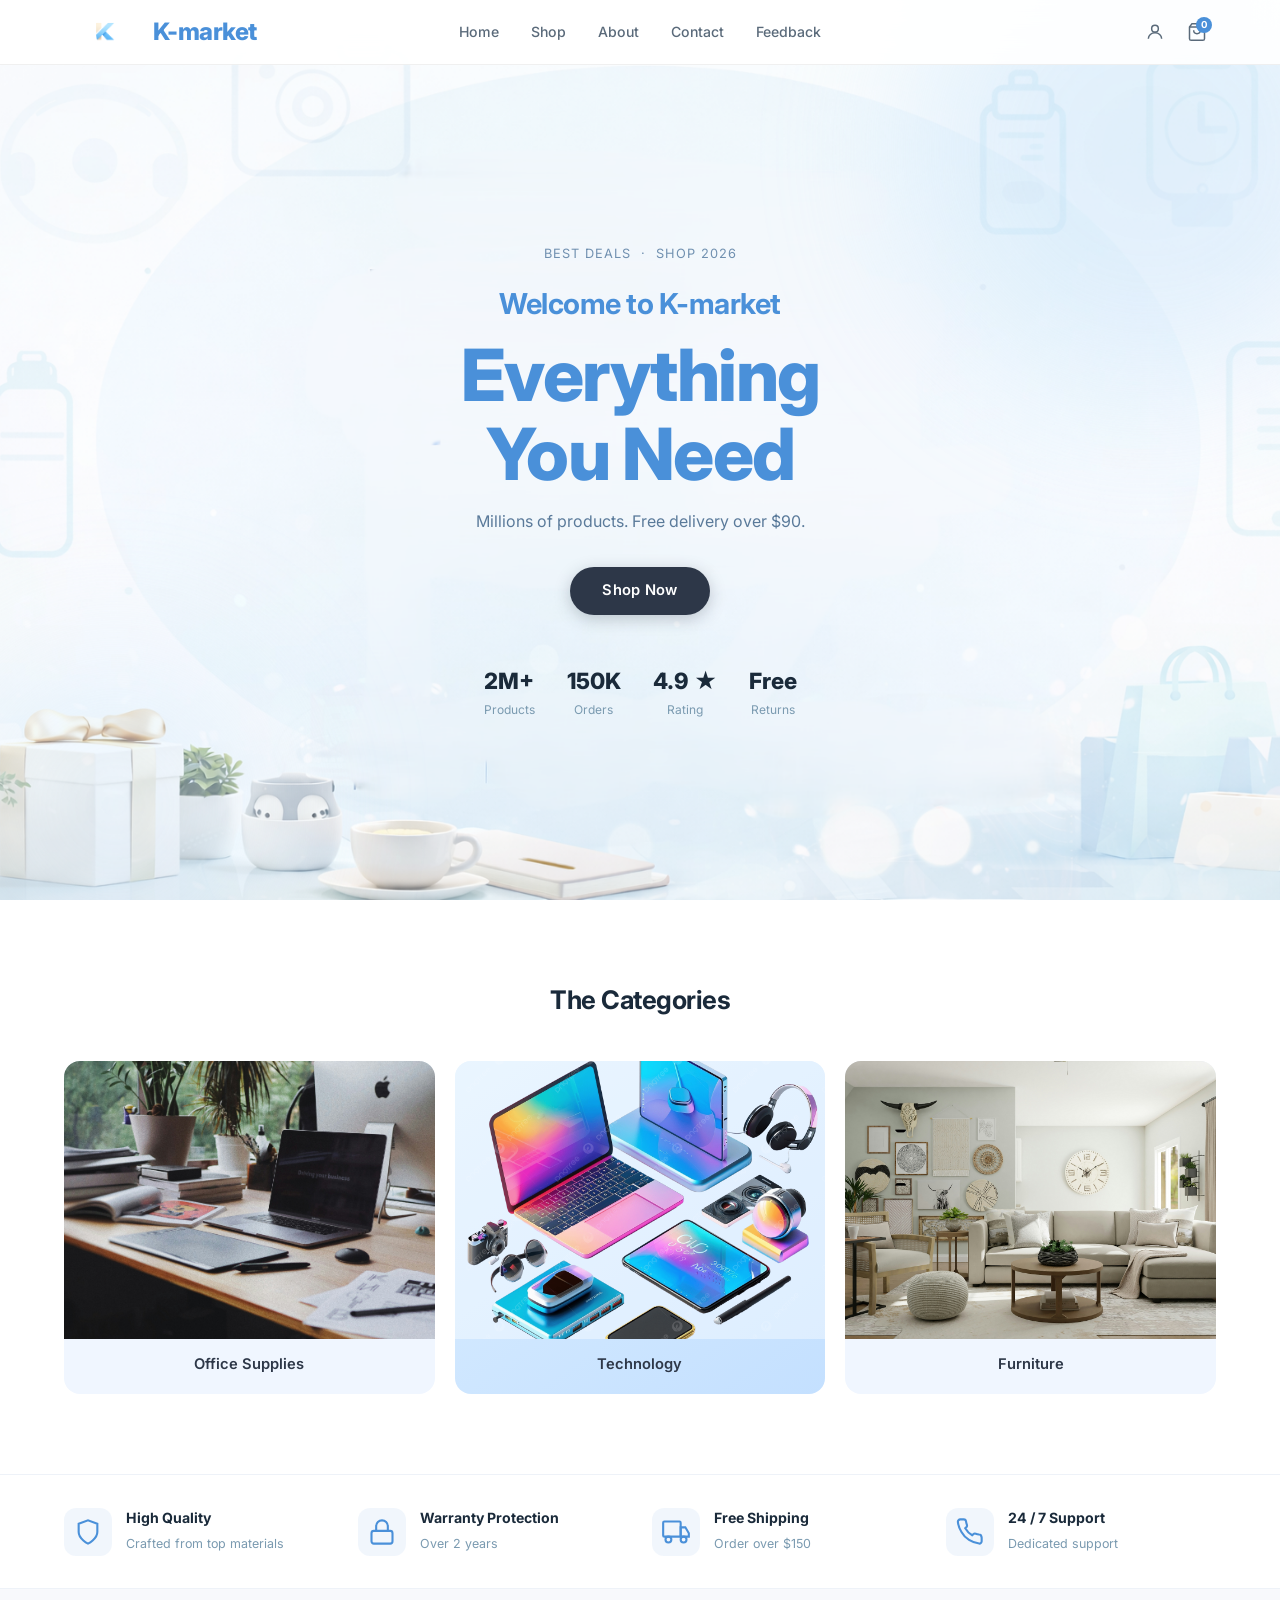
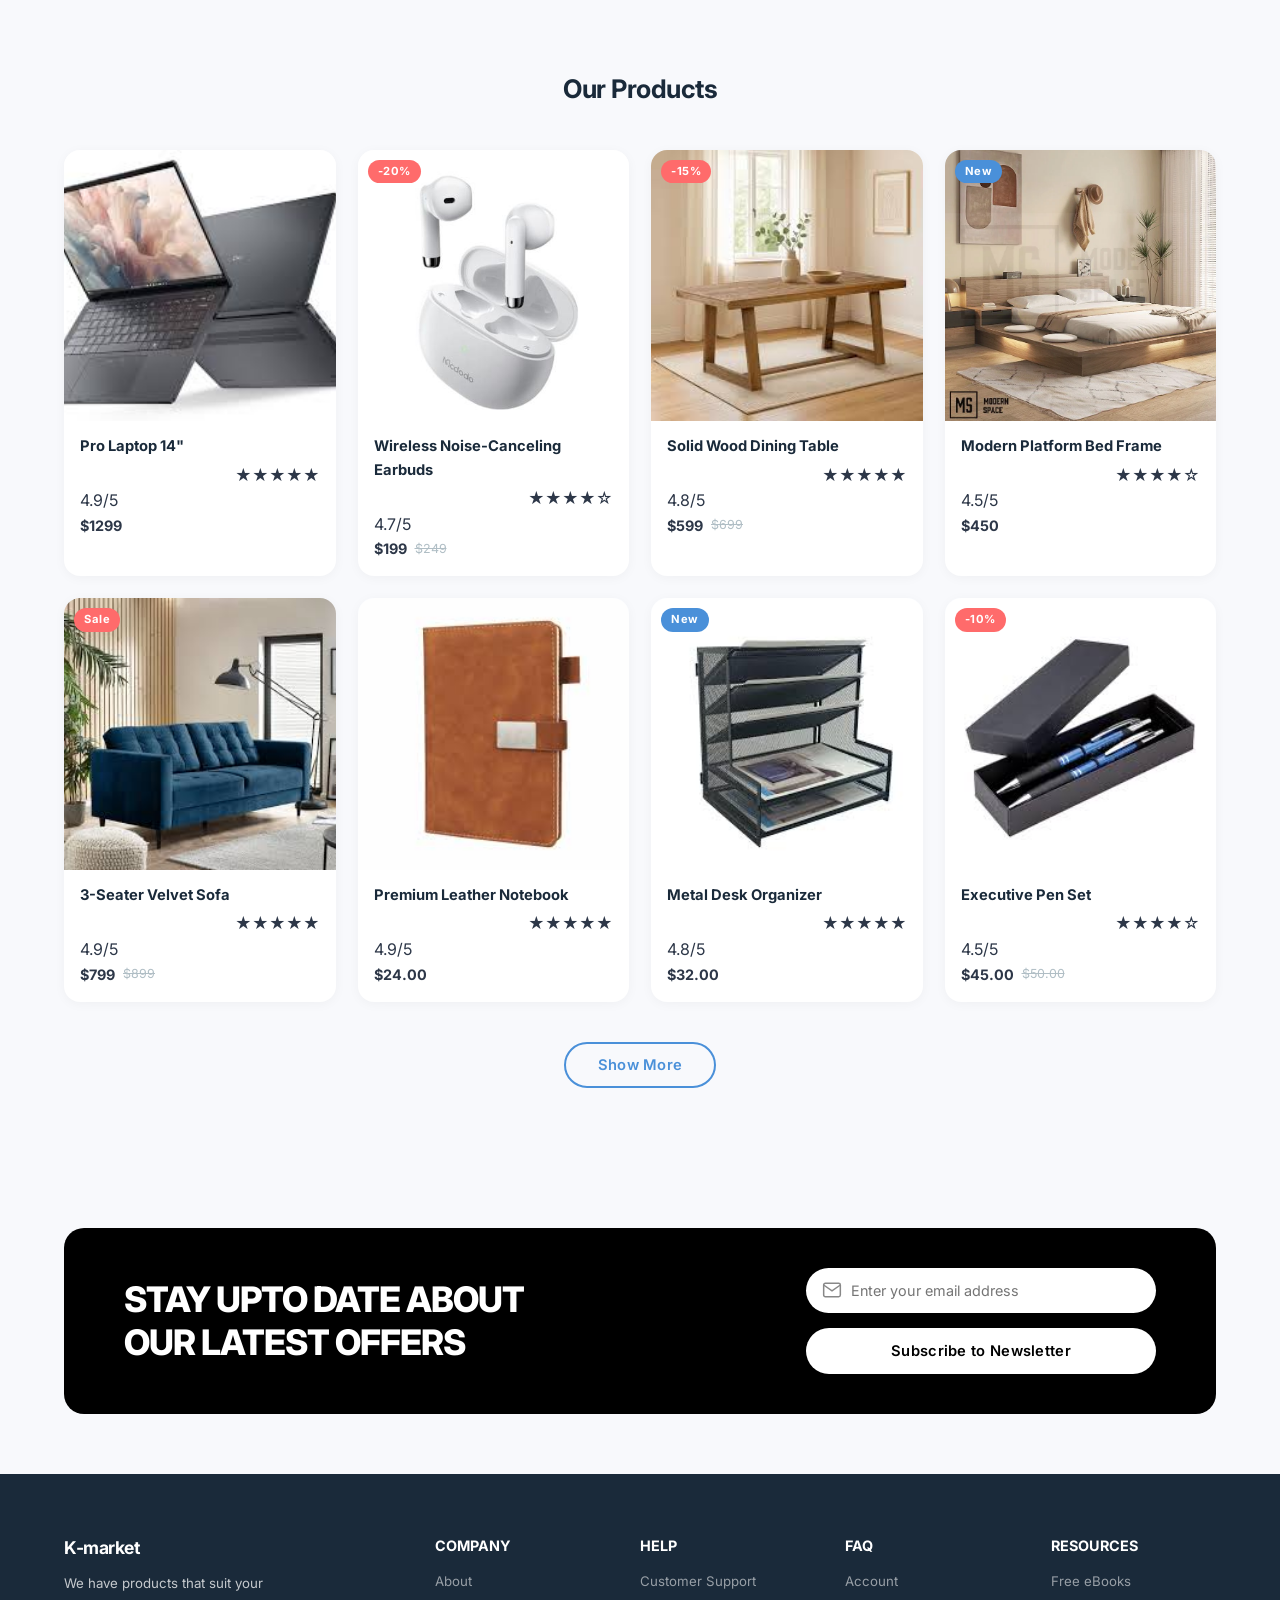
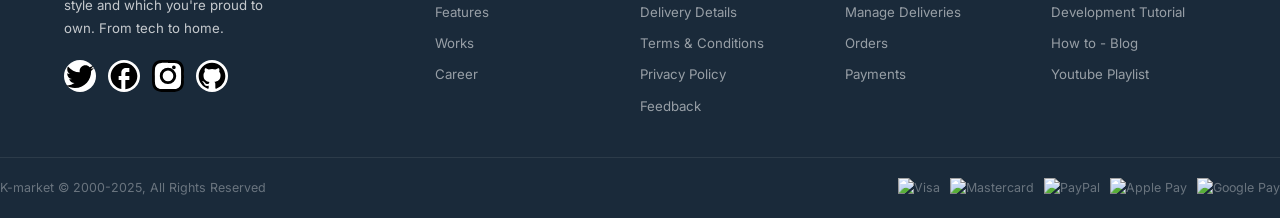
==== commit 4e9305d2: "Update" ====
--- a/index.html
+++ b/index.html
@@ -94,7 +94,7 @@
   <!-- ════════════════════════ BROWSE CATEGORIES ═══════════════════════════ -->
   <section class="categories section" id="categories">
     <div class="container">
-      <h2 class="section-title">The Categorys</h2>
+      <h2 class="section-title">The Categories</h2>
 
       <div class="category-grid">
         <a href="office-supplies.html" class="category-card" id="cat-office">
@@ -434,4 +434,4 @@
   <script src="script.js"></script>
 </body>
 
-</html>+</html>
